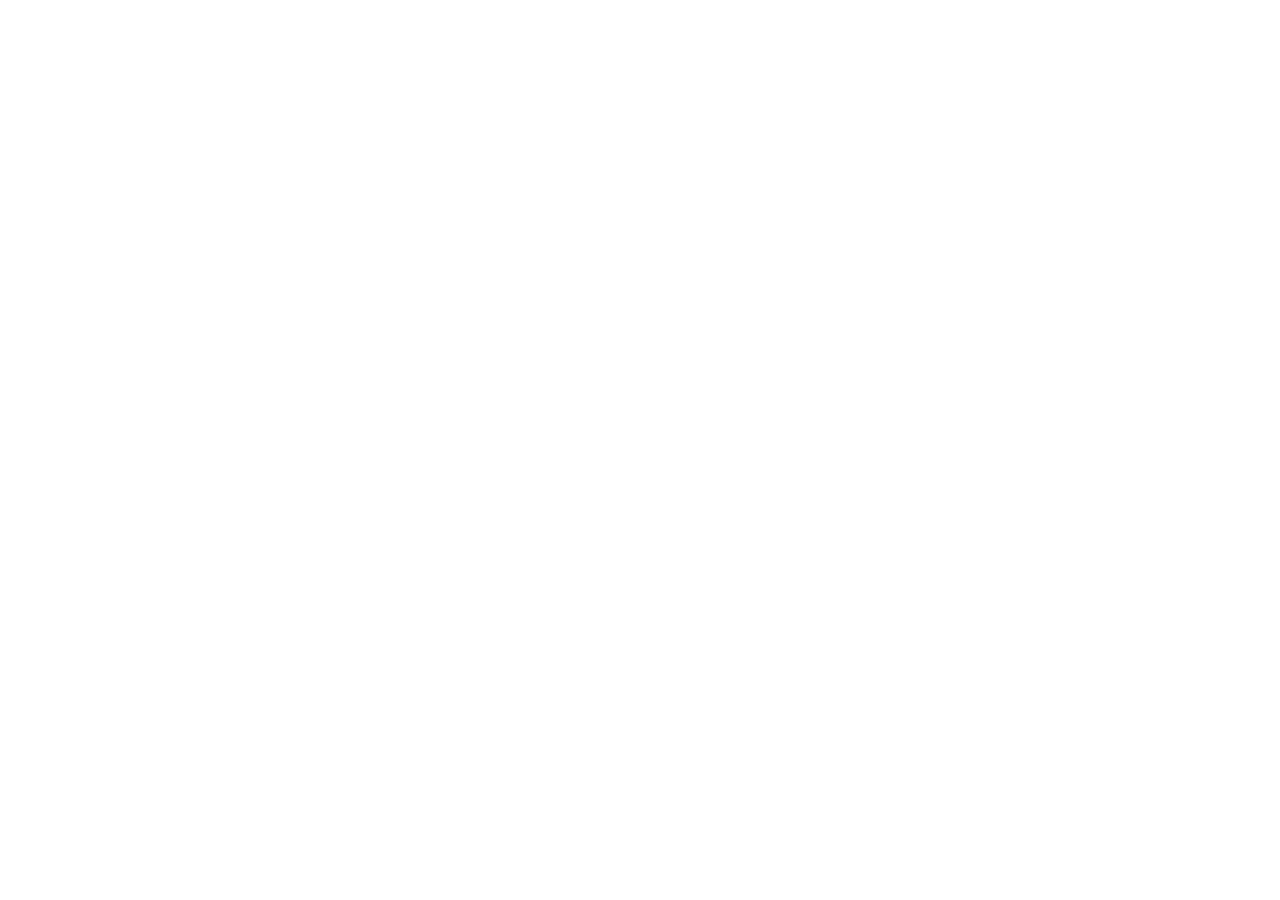
==== five-id/index.html @ b8c5e364 "五字神人检测器" ====
<!DOCTYPE html>
<html lang="">
  <head>
    <meta charset="UTF-8">
    <link rel="icon" href="/favicon.ico">
    <meta name="viewport" content="width=device-width, initial-scale=1.0">
    <title>Vite App</title>
    <script type="module" crossorigin src="/assets/index-C0hB_5jC.js"></script>
    <link rel="stylesheet" crossorigin href="/assets/index-SP1HqYTo.css">
  </head>
  <body>
    <div id="app"></div>
  </body>
</html>
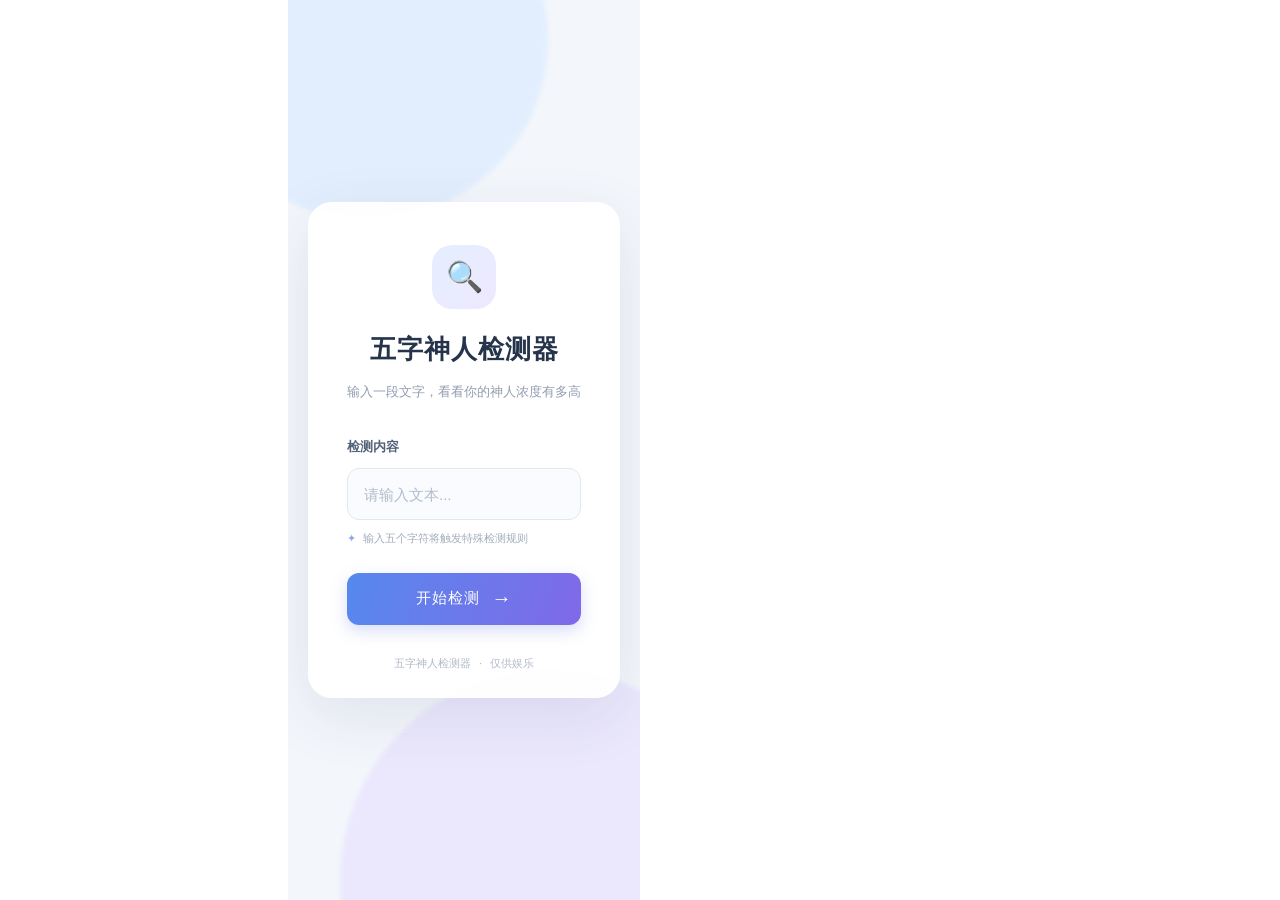
==== commit 77927d29: "修复404的问题" ====
--- a/five-id/index.html
+++ b/five-id/index.html
@@ -2,11 +2,11 @@
 <html lang="">
   <head>
     <meta charset="UTF-8">
-    <link rel="icon" href="/favicon.ico">
+    <link rel="icon" href="/five-id/favicon.ico">
     <meta name="viewport" content="width=device-width, initial-scale=1.0">
     <title>Vite App</title>
-    <script type="module" crossorigin src="/assets/index-C0hB_5jC.js"></script>
-    <link rel="stylesheet" crossorigin href="/assets/index-SP1HqYTo.css">
+    <script type="module" crossorigin src="/five-id/assets/index-CWXjvxw7.js"></script>
+    <link rel="stylesheet" crossorigin href="/five-id/assets/index-SP1HqYTo.css">
   </head>
   <body>
     <div id="app"></div>
--- a/five-id/assets/index-SP1HqYTo.css
+++ b/five-id/assets/index-SP1HqYTo.css
@@ -0,0 +1 @@
+:root{--vt-c-white:#fff;--vt-c-white-soft:#f8f8f8;--vt-c-white-mute:#f2f2f2;--vt-c-black:#181818;--vt-c-black-soft:#222;--vt-c-black-mute:#282828;--vt-c-indigo:#2c3e50;--vt-c-divider-light-1:#3c3c3c4a;--vt-c-divider-light-2:#3c3c3c1f;--vt-c-divider-dark-1:#545454a6;--vt-c-divider-dark-2:#5454547a;--vt-c-text-light-1:var(--vt-c-indigo);--vt-c-text-light-2:#3c3c3ca8;--vt-c-text-dark-1:var(--vt-c-white);--vt-c-text-dark-2:#ebebeba3;--color-background:var(--vt-c-white);--color-background-soft:var(--vt-c-white-soft);--color-background-mute:var(--vt-c-white-mute);--color-border:var(--vt-c-divider-light-2);--color-border-hover:var(--vt-c-divider-light-1);--color-heading:var(--vt-c-text-light-1);--color-text:var(--vt-c-text-light-1);--section-gap:160px}@media (prefers-color-scheme:dark){:root{--color-background:var(--vt-c-black);--color-background-soft:var(--vt-c-black-soft);--color-background-mute:var(--vt-c-black-mute);--color-border:var(--vt-c-divider-dark-2);--color-border-hover:var(--vt-c-divider-dark-1);--color-heading:var(--vt-c-text-dark-1);--color-text:var(--vt-c-text-dark-2)}}*,:before,:after{box-sizing:border-box;margin:0;font-weight:400}body{min-height:100vh;color:var(--color-text);background:var(--color-background);text-rendering:optimizelegibility;-webkit-font-smoothing:antialiased;-moz-osx-font-smoothing:grayscale;font-family:Inter,-apple-system,BlinkMacSystemFont,Segoe UI,Roboto,Oxygen,Ubuntu,Cantarell,Fira Sans,Droid Sans,Helvetica Neue,sans-serif;font-size:15px;line-height:1.6;transition:color .5s,background-color .5s}#app{max-width:1280px;margin:0 auto;padding:2rem;font-weight:400}a,.green{color:#00bd7e;padding:3px;text-decoration:none;transition:all .4s}@media (hover:hover){a:hover{background-color:#00bd7e33}}@media (width>=1024px){body{place-items:center;display:flex}#app{grid-template-columns:1fr 1fr;padding:0 2rem;display:grid}}[data-v-65093f14]{box-sizing:border-box}.page[data-v-65093f14]{color:#263247;background:#f3f6fb;justify-content:center;align-items:center;width:100%;min-height:100vh;padding:30px 20px;font-family:-apple-system,BlinkMacSystemFont,Segoe UI,Microsoft YaHei,sans-serif;display:flex;position:relative;overflow:hidden}.background-decoration[data-v-65093f14]{filter:blur(2px);pointer-events:none;border-radius:50%;position:absolute}.decoration-1[data-v-65093f14]{opacity:.7;background:#dcecff;width:360px;height:360px;top:-140px;left:-100px}.decoration-2[data-v-65093f14]{opacity:.65;background:#e7e1ff;width:420px;height:420px;bottom:-190px;right:-120px}.main-card[data-v-65093f14]{z-index:1;background:#fffffff0;border:1px solid #ffffffe6;border-radius:24px;width:100%;max-width:460px;padding:42px 38px 25px;position:relative;box-shadow:0 18px 60px #3141641a}.icon-wrapper[data-v-65093f14]{background:linear-gradient(135deg,#e4efff,#eee8ff);border-radius:20px;justify-content:center;align-items:center;width:64px;height:64px;margin:0 auto 20px;display:flex}.main-icon[data-v-65093f14]{font-size:30px}.title-area[data-v-65093f14]{text-align:center;margin-bottom:34px}.title-area h1[data-v-65093f14]{letter-spacing:1px;color:#25334b;margin:0;font-size:26px;font-weight:750}.title-area p[data-v-65093f14]{color:#929db0;margin:12px 0 0;font-size:13px}.input-area label[data-v-65093f14]{color:#53627a;margin-bottom:10px;font-size:13px;font-weight:650;display:block}.input-area input[data-v-65093f14]{color:#334155;background:#f9fbfe;border:1.5px solid #e2e8f0;border-radius:12px;outline:none;width:100%;height:52px;padding:0 16px;font-size:15px;transition:all .2s}.input-area input[data-v-65093f14]:focus{background:#fff;border-color:#779cf3;box-shadow:0 0 0 4px #779cf31f}.input-area input[data-v-65093f14]::placeholder{color:#b3bdcc}.input-tip[data-v-65093f14]{color:#a2adbc;margin-top:10px;font-size:11px}.input-tip span[data-v-65093f14]{color:#8da8ed;margin-right:4px}.detect-button[data-v-65093f14]{color:#fff;letter-spacing:1px;cursor:pointer;background:linear-gradient(110deg,#5689ed,#8069e8);border:none;border-radius:12px;justify-content:center;align-items:center;gap:12px;width:100%;height:52px;margin-top:25px;font-size:15px;font-weight:650;transition:all .2s;display:flex;box-shadow:0 6px 16px #647be740}.detect-button[data-v-65093f14]:hover{transform:translateY(-2px);box-shadow:0 9px 22px #647be759}.detect-button[data-v-65093f14]:active{transform:translateY(0)}.button-arrow[data-v-65093f14]{font-size:20px;font-weight:400}.result-panel[data-v-65093f14]{background:#f8faff;border:1px solid #edf1f8;border-radius:16px;margin-top:28px;padding:22px}.result-header[data-v-65093f14]{color:#75839a;justify-content:space-between;align-items:center;font-size:13px;font-weight:600;display:flex}.result-status[data-v-65093f14]{color:#27a66d;background:#e5f8ee;border-radius:20px;padding:4px 10px;font-size:11px}.score-area[data-v-65093f14]{justify-content:center;align-items:baseline;margin:12px 0 15px;display:flex}.score[data-v-65093f14]{letter-spacing:-3px;font-size:68px;font-weight:800;line-height:1.2;transition:color .35s}.percent[data-v-65093f14]{color:#9ba7b8;margin-left:5px;font-size:24px;font-weight:600}.progress-track[data-v-65093f14]{background:#e8edf4;border-radius:20px;width:100%;height:9px;overflow:hidden}.progress-fill[data-v-65093f14]{border-radius:20px;height:100%;transition:width .5s,background .35s}.result-description[data-v-65093f14]{text-align:center;margin-top:16px;font-size:14px;font-weight:700;transition:color .35s}.footer[data-v-65093f14]{color:#b1bac8;justify-content:center;align-items:center;margin-top:30px;font-size:11px;display:flex}.footer-dot[data-v-65093f14]{margin:0 8px}.result-enter-active[data-v-65093f14],.result-leave-active[data-v-65093f14]{transition:all .3s}.result-enter-from[data-v-65093f14],.result-leave-to[data-v-65093f14]{opacity:0;transform:translateY(10px)}@media (width<=480px){.main-card[data-v-65093f14]{padding:32px 23px 22px}.title-area h1[data-v-65093f14]{font-size:23px}}.item[data-v-fd0742eb]{margin-top:2rem;display:flex;position:relative}.details[data-v-fd0742eb]{flex:1;margin-left:1rem}i[data-v-fd0742eb]{width:32px;height:32px;color:var(--color-text);place-content:center;place-items:center;display:flex}h3[data-v-fd0742eb]{color:var(--color-heading);margin-bottom:.4rem;font-size:1.2rem;font-weight:500}@media (width>=1024px){.item[data-v-fd0742eb]{padding:.4rem 0 1rem calc(var(--section-gap) / 2);margin-top:0}i[data-v-fd0742eb]{border:1px solid var(--color-border);background:var(--color-background);border-radius:8px;width:50px;height:50px;position:absolute;top:calc(50% - 25px);left:-26px}.item[data-v-fd0742eb]:before{content:" ";border-left:1px solid var(--color-border);height:calc(50% - 25px);position:absolute;bottom:calc(50% + 25px);left:0}.item[data-v-fd0742eb]:after{content:" ";border-left:1px solid var(--color-border);height:calc(50% - 25px);position:absolute;top:calc(50% + 25px);left:0}.item[data-v-fd0742eb]:first-of-type:before,.item[data-v-fd0742eb]:last-of-type:after{display:none}}
